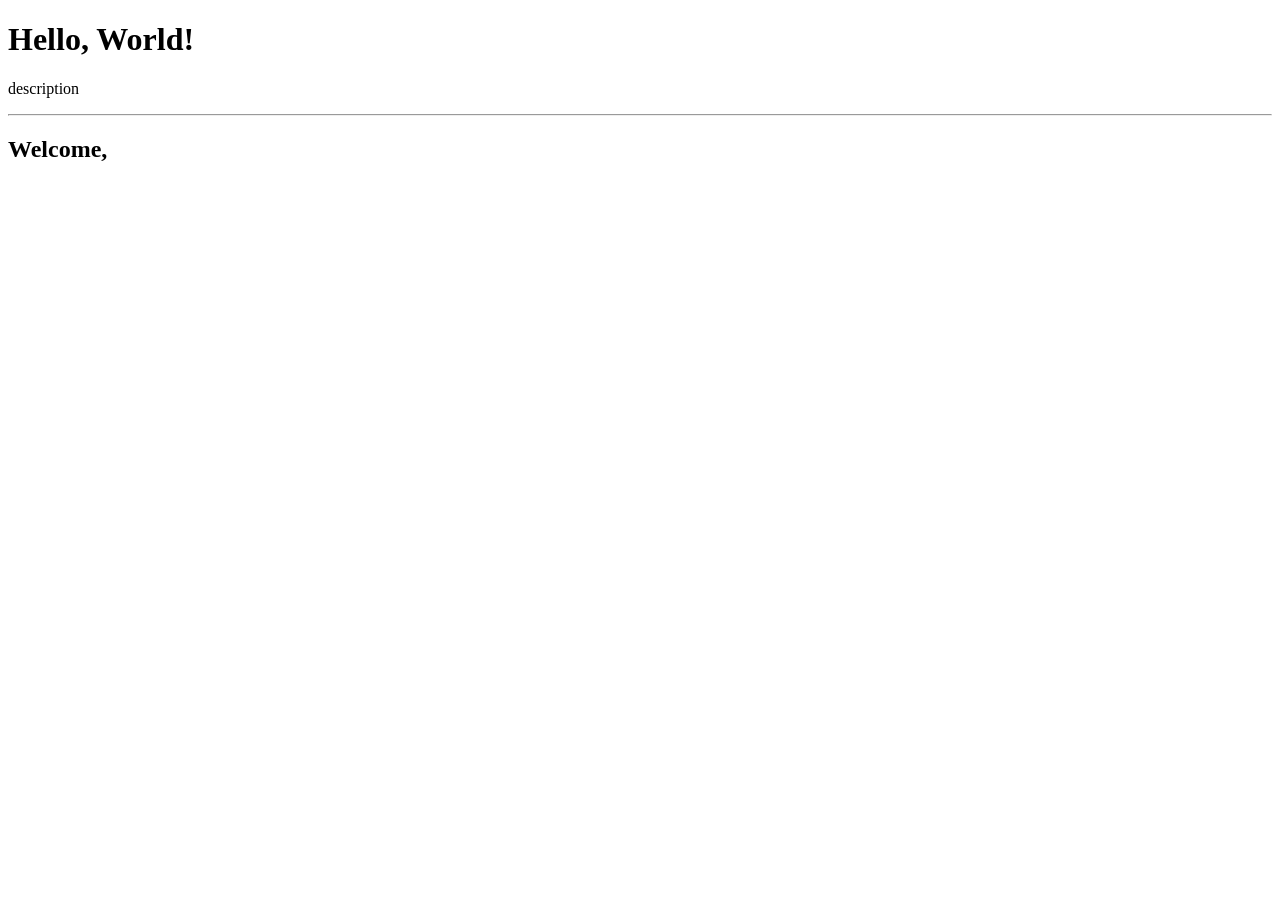
==== index.html @ 43effcf1 "make index.html and add comments" ====
<!DOCTYPE html>
<html>
<head>
	<meta charset="UTF-8">
	<meta name="viewport" content="width=device-width, initial-scale=1.0">
	<link rel="stylesheet" href="./style.css">
</head>

<body>
<h1>Hello, World!</h1>
<p>description</p> <hr>
<h2>Welcome, </h2> <h2 id= ></h2>

	<script src="./script.js"></script>
</body>

</html>
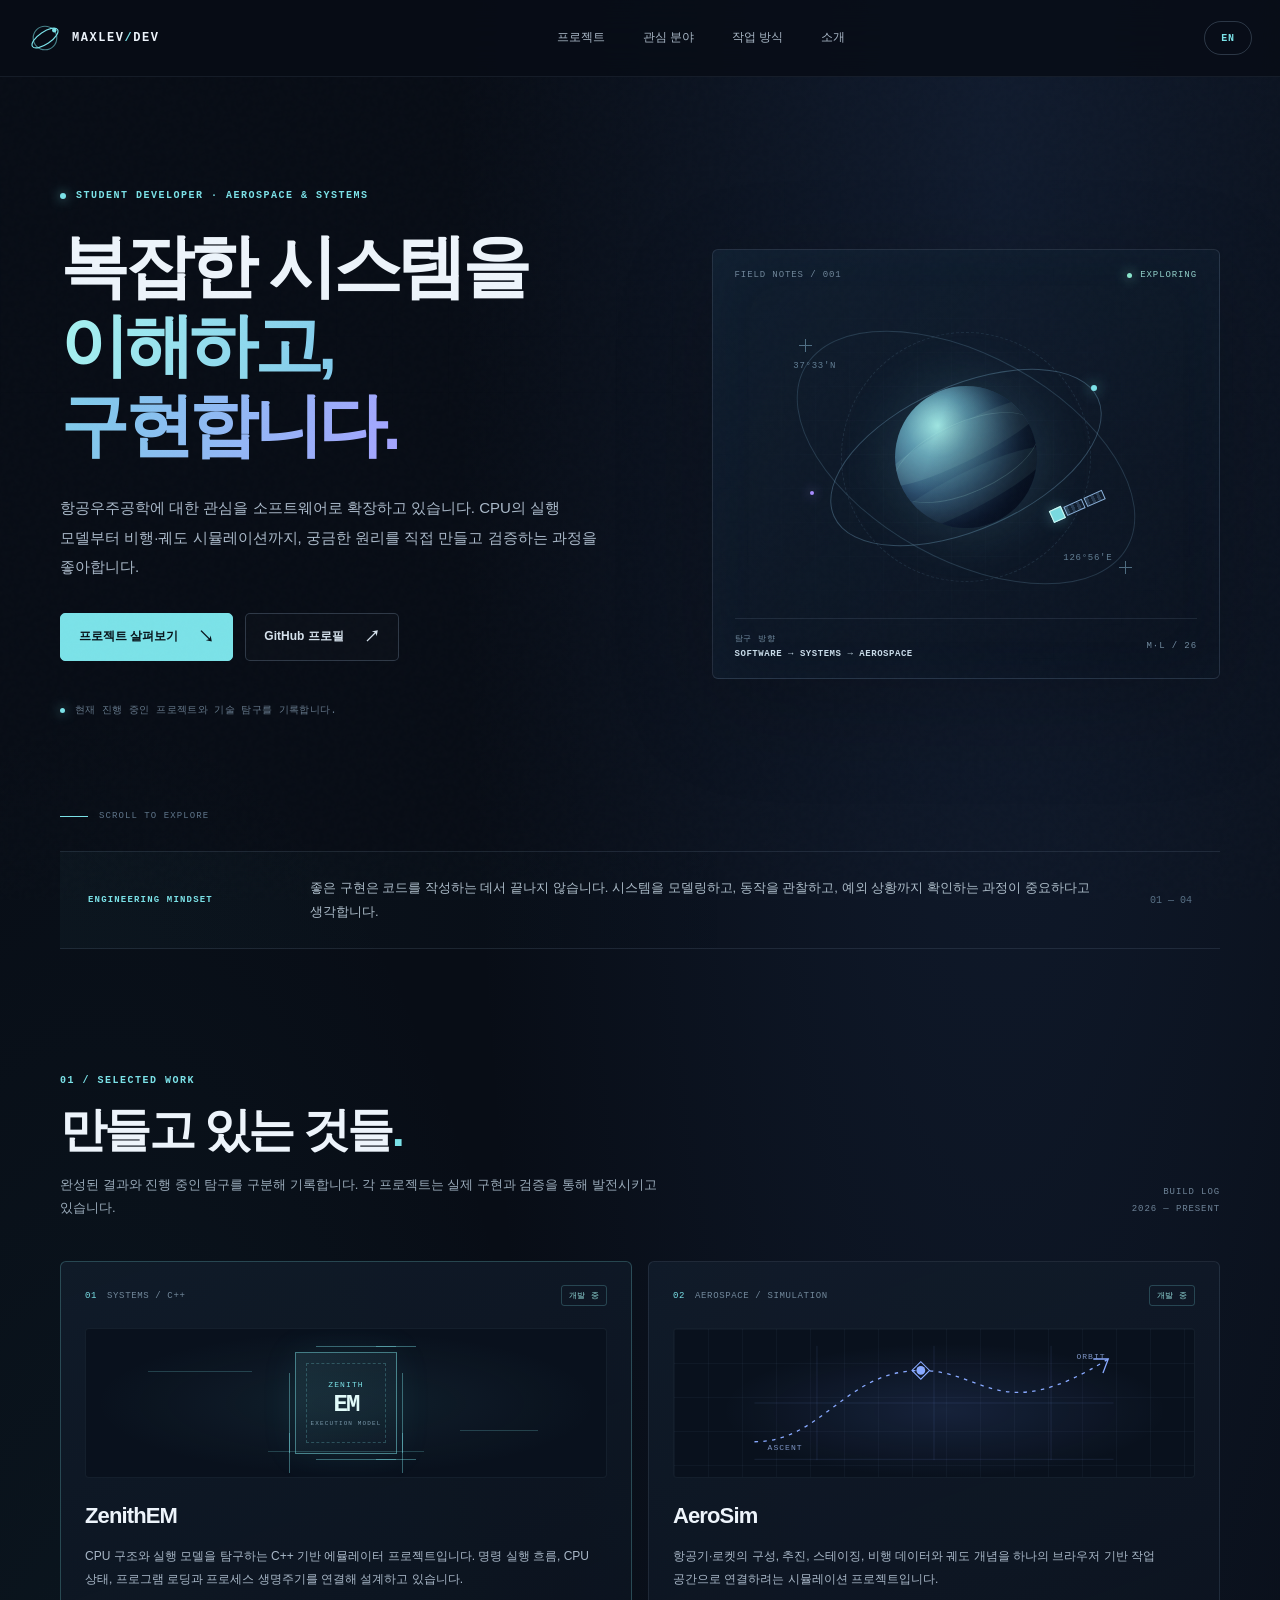
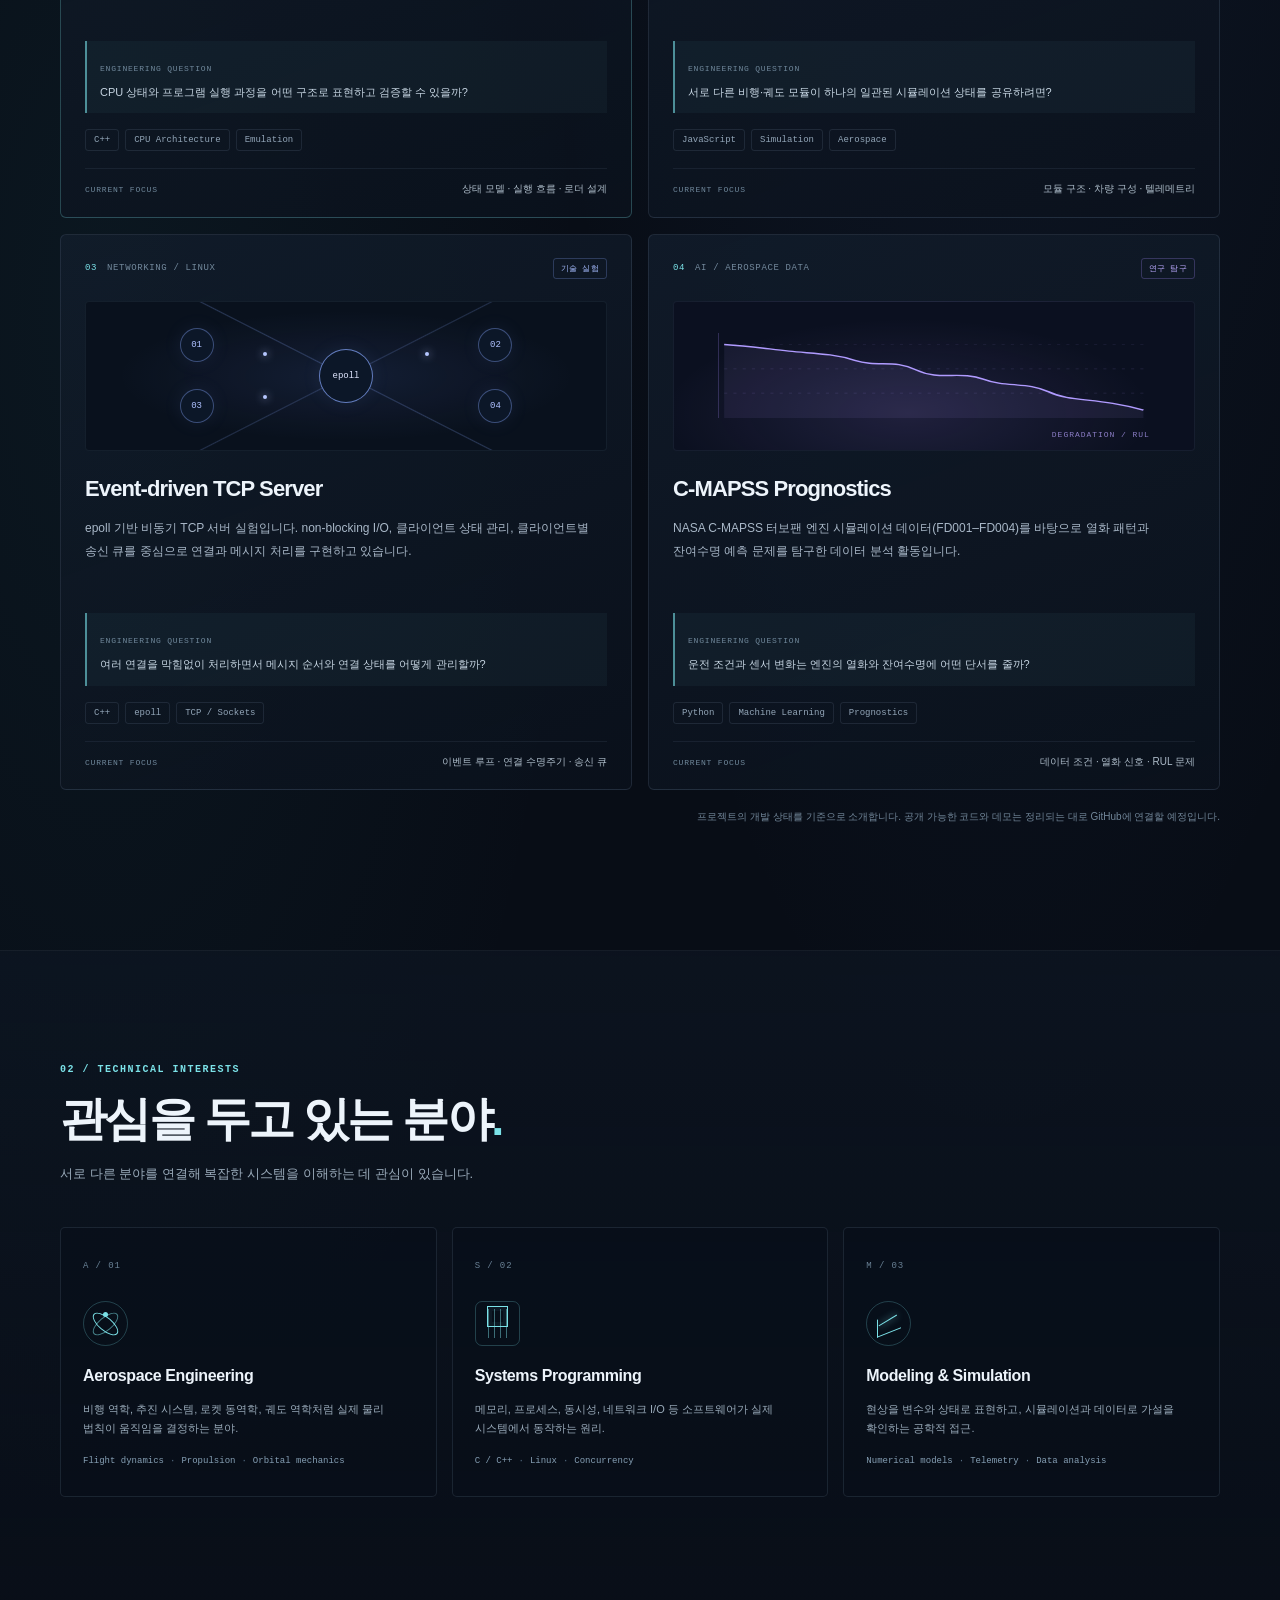
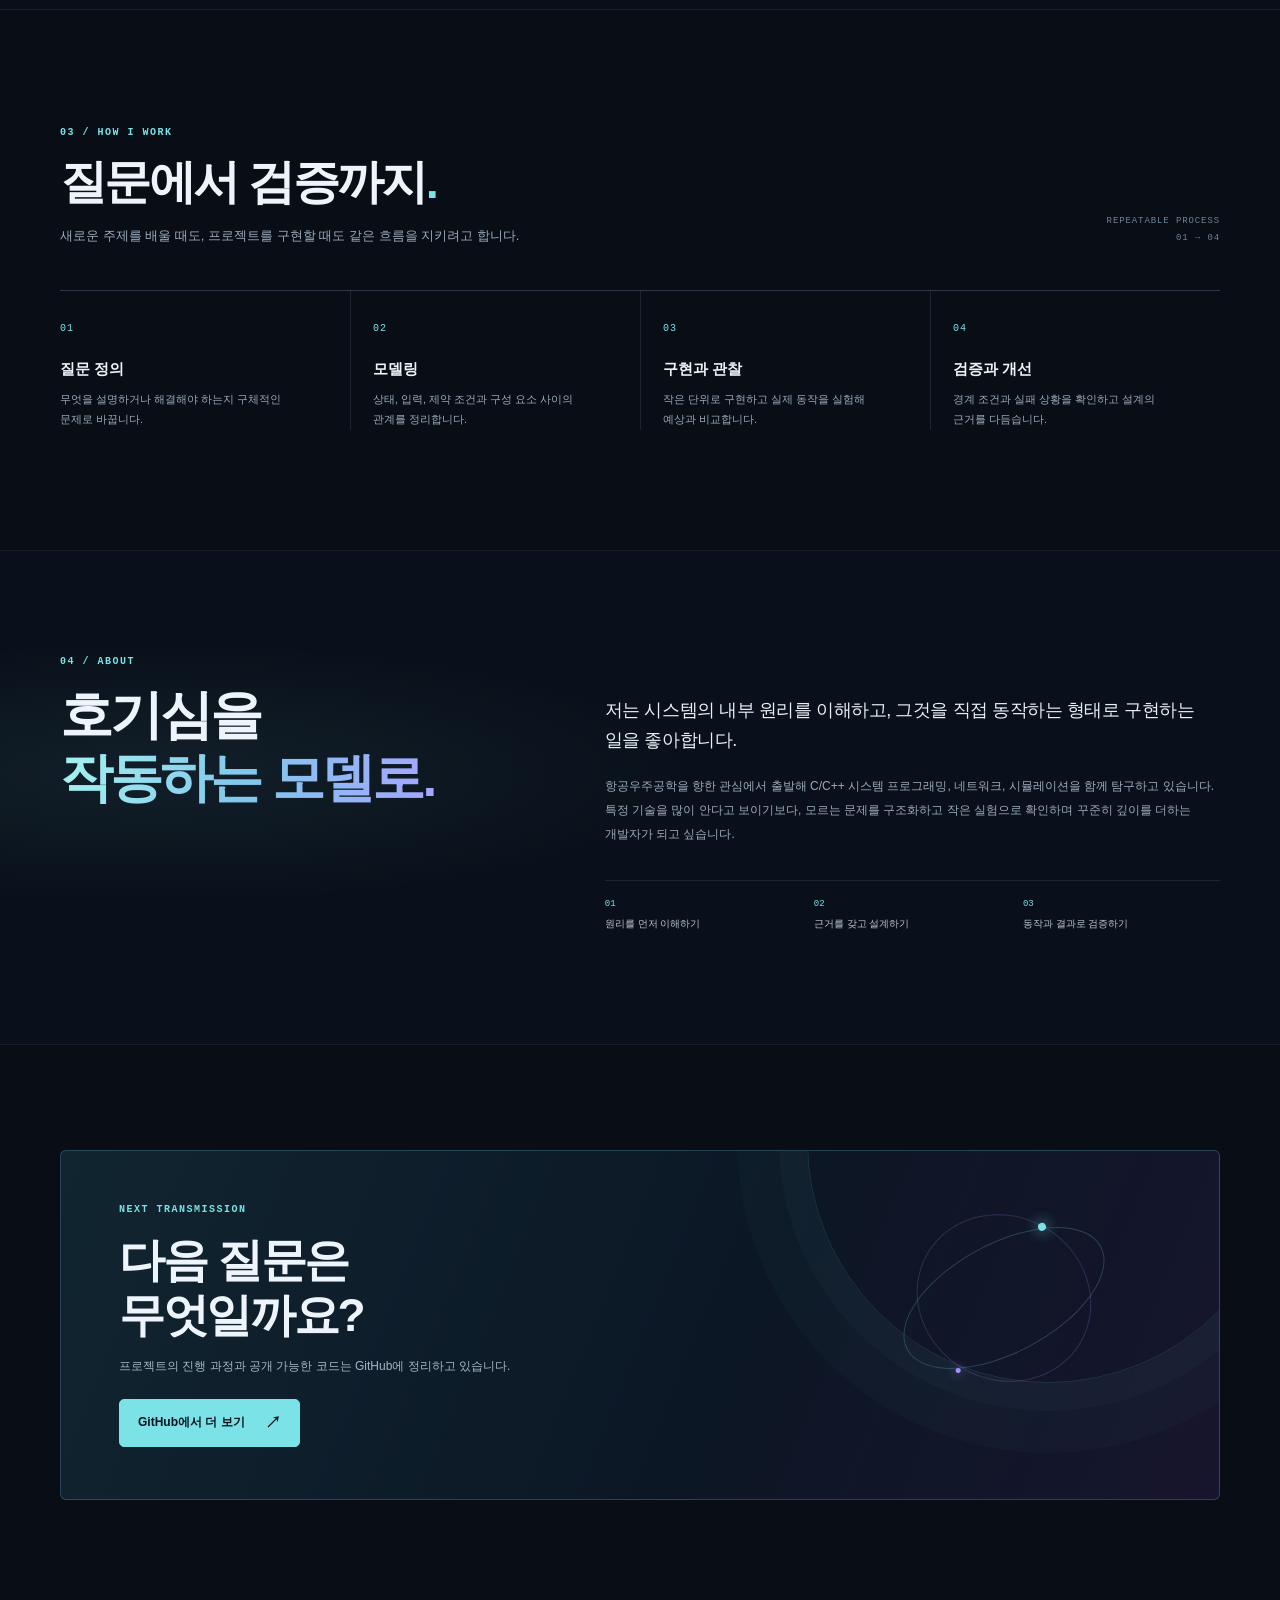
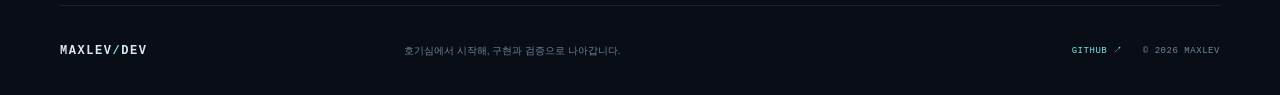
==== commit 471d0dc8: "Build bilingual engineering portfolio" ====
--- a/index.html
+++ b/index.html
@@ -1,17 +1,208 @@
-<!DOCTYPE html>
-<html>
+<!doctype html>
+<html lang="ko">
 <head>
-	<meta charset="UTF-8">
-	<meta name="viewport" content="width=device-width, initial-scale=1.0">
-	<link rel="stylesheet" href="./style.css">
+  <meta charset="utf-8">
+  <meta name="viewport" content="width=device-width, initial-scale=1">
+  <meta name="theme-color" content="#080d16">
+  <meta name="description" content="MaxLev — Student developer exploring aerospace engineering, systems programming, and simulation.">
+  <meta property="og:type" content="website">
+  <meta property="og:title" content="MaxLev — Systems, Software & Aerospace">
+  <meta property="og:description" content="A portfolio of engineering projects, experiments, and ideas in progress.">
+  <meta property="og:url" content="https://maxlevdev.github.io/maxlevdev/">
+  <title>MaxLev — Systems, Software & Aerospace</title>
+  <link rel="icon" type="image/svg+xml" href="./favicon.svg">
+  <link rel="stylesheet" href="./styles.css">
+  <script src="./script.js" defer></script>
 </head>
-
 <body>
-<h1>Hello, World!</h1>
-<p>description</p> <hr>
-<h2>Welcome, </h2> <h2 id= ></h2>
-
-	<script src="./script.js"></script>
+  <div class="site-noise" aria-hidden="true"></div>
+  <header class="site-header">
+    <div class="header-inner">
+      <a class="brand" href="#top" aria-label="MaxLev home">
+        <span class="brand-mark" aria-hidden="true">
+          <svg viewBox="0 0 36 36" fill="none">
+            <circle cx="18" cy="18" r="12.5" stroke="currentColor" stroke-width="1.2" opacity=".55"/>
+            <ellipse cx="18" cy="18" rx="16" ry="6.5" transform="rotate(-34 18 18)" stroke="currentColor" stroke-width="1.2"/>
+            <circle cx="27.8" cy="9.8" r="2.3" fill="currentColor"/>
+          </svg>
+        </span>
+        <span class="brand-name">MAXLEV<span class="brand-slash">/</span>DEV</span>
+      </a>
+      <nav class="main-nav" aria-label="Main navigation">
+        <a href="#work" data-copy="nav-work">프로젝트</a>
+        <a href="#focus" data-copy="nav-focus">관심 분야</a>
+        <a href="#approach" data-copy="nav-approach">작업 방식</a>
+        <a href="#about" data-copy="nav-about">소개</a>
+      </nav>
+      <button class="language-toggle" id="languageToggle" type="button" aria-label="Switch language">EN</button>
+    </div>
+  </header>
+
+  <main id="top">
+    <section class="hero section-shell">
+      <div class="hero-copy reveal">
+        <p class="eyebrow"><span class="eyebrow-dot"></span><span data-copy="hero-eyebrow">STUDENT DEVELOPER · AEROSPACE & SYSTEMS</span></p>
+        <h1><span data-copy="hero-line-one">복잡한 시스템을</span><br><span class="gradient-text" data-copy="hero-line-two">이해하고, 구현합니다.</span></h1>
+        <p class="hero-lead" data-copy="hero-lead">항공우주공학에 대한 관심을 소프트웨어로 확장하고 있습니다. CPU의 실행 모델부터 비행·궤도 시뮬레이션까지, 궁금한 원리를 직접 만들고 검증하는 과정을 좋아합니다.</p>
+        <div class="hero-actions">
+          <a class="button button-primary" href="#work"><span data-copy="hero-cta-work">프로젝트 살펴보기</span><span class="button-arrow" aria-hidden="true">↘</span></a>
+          <a class="button button-quiet" href="https://github.com/maxlevdev" target="_blank" rel="noopener noreferrer"><span data-copy="hero-cta-github">GitHub 프로필</span><span class="external-mark" aria-hidden="true">↗</span></a>
+        </div>
+        <div class="hero-footnote"><span class="status-pulse"></span><span data-copy="hero-footnote">현재 진행 중인 프로젝트와 기술 탐구를 기록합니다.</span></div>
+      </div>
+
+      <div class="hero-visual reveal" aria-label="Abstract orbital engineering illustration">
+        <div class="visual-topline"><span>FIELD NOTES / 001</span><span class="visual-live"><i></i> EXPLORING</span></div>
+        <div class="orbital-stage">
+          <div class="orbit orbit-a"></div><div class="orbit orbit-b"></div><div class="orbit orbit-c"></div>
+          <div class="planet"><div class="planet-shade"></div><div class="planet-latitude"></div></div>
+          <div class="orbit-node node-a"></div><div class="orbit-node node-b"></div>
+          <div class="satellite"><span class="satellite-core"></span><span class="satellite-panel panel-left"></span><span class="satellite-panel panel-right"></span></div>
+          <div class="crosshair crosshair-one"></div><div class="crosshair crosshair-two"></div>
+          <span class="coordinate coordinate-one">37°33′N</span><span class="coordinate coordinate-two">126°56′E</span>
+        </div>
+        <div class="visual-bottom"><div><span class="visual-label" data-copy="visual-label">탐구 방향</span><strong data-copy="visual-value">SOFTWARE → SYSTEMS → AEROSPACE</strong></div><span class="visual-index">M·L / 26</span></div>
+      </div>
+      <div class="hero-scroll" aria-hidden="true"><span></span> SCROLL TO EXPLORE</div>
+    </section>
+
+    <section class="intro-strip section-shell reveal">
+      <div class="strip-label" data-copy="strip-label">ENGINEERING MINDSET</div>
+      <p data-copy="strip-copy">좋은 구현은 코드를 작성하는 데서 끝나지 않습니다. 시스템을 모델링하고, 동작을 관찰하고, 예외 상황까지 확인하는 과정이 중요하다고 생각합니다.</p>
+      <span class="strip-index">01 — 04</span>
+    </section>
+
+    <section class="section-shell section-block" id="work">
+      <div class="section-heading reveal">
+        <div>
+          <p class="eyebrow section-eyebrow">01 / SELECTED WORK</p>
+          <h2><span data-copy="work-title">만들고 있는 것들</span><span class="heading-period">.</span></h2>
+          <p class="section-description" data-copy="work-description">완성된 결과와 진행 중인 탐구를 구분해 기록합니다. 각 프로젝트는 실제 구현과 검증을 통해 발전시키고 있습니다.</p>
+        </div>
+        <div class="heading-side-note"><span>BUILD LOG</span><span>2026 — PRESENT</span></div>
+      </div>
+
+      <div class="project-grid">
+        <article class="project-card project-card-featured reveal" data-category="systems">
+          <div class="project-card-top"><span class="project-number">01</span><span class="project-domain">SYSTEMS / C++</span><span class="project-status" data-copy="status-development">개발 중</span></div>
+          <div class="project-visual visual-cpu" aria-hidden="true">
+            <div class="cpu-frame"><span class="cpu-pin pin-t"></span><span class="cpu-pin pin-r"></span><span class="cpu-pin pin-b"></span><span class="cpu-pin pin-l"></span><div class="cpu-chip"><span>ZENITH</span><strong>EM</strong><small>EXECUTION MODEL</small></div></div>
+            <div class="cpu-trace trace-one"></div><div class="cpu-trace trace-two"></div><div class="cpu-trace trace-three"></div>
+          </div>
+          <h3>ZenithEM</h3>
+          <p class="project-summary" data-copy="project-zenith-summary">CPU 구조와 실행 모델을 탐구하는 C++ 기반 에뮬레이터 프로젝트입니다. 명령 실행 흐름, CPU 상태, 프로그램 로딩과 프로세스 생명주기를 연결해 설계하고 있습니다.</p>
+          <div class="project-question"><span data-copy="question-label">ENGINEERING QUESTION</span><p data-copy="project-zenith-question">CPU 상태와 프로그램 실행 과정을 어떤 구조로 표현하고 검증할 수 있을까?</p></div>
+          <div class="tag-row"><span>C++</span><span>CPU Architecture</span><span>Emulation</span></div>
+          <div class="project-card-bottom"><span data-copy="focus-label">CURRENT FOCUS</span><span data-copy="project-zenith-focus">상태 모델 · 실행 흐름 · 로더 설계</span></div>
+        </article>
+
+        <article class="project-card reveal" data-category="aerospace">
+          <div class="project-card-top"><span class="project-number">02</span><span class="project-domain">AEROSPACE / SIMULATION</span><span class="project-status" data-copy="status-development">개발 중</span></div>
+          <div class="project-visual visual-aero" aria-hidden="true">
+            <div class="flight-grid"></div>
+            <svg class="flight-path" viewBox="0 0 440 150" fill="none">
+              <path d="M16 119C93 119 119 38 205 38C278 38 295 102 418 25" stroke="currentColor" stroke-width="1.5" stroke-dasharray="4 6"/>
+              <path d="M16 139H424M16 75H424M87 10V140M220 10V140M353 10V140" stroke="currentColor" opacity=".13"/>
+              <circle cx="205" cy="38" r="5" fill="currentColor"/><path d="M401 25L418 25L412 41" stroke="currentColor" stroke-width="1.5"/>
+              <path d="M195 38L205 28L215 38L205 48Z" stroke="currentColor" stroke-width="1.2"/>
+            </svg>
+            <span class="flight-label label-a">ASCENT</span><span class="flight-label label-b">ORBIT</span>
+          </div>
+          <h3>AeroSim</h3>
+          <p class="project-summary" data-copy="project-aero-summary">항공기·로켓의 구성, 추진, 스테이징, 비행 데이터와 궤도 개념을 하나의 브라우저 기반 작업 공간으로 연결하려는 시뮬레이션 프로젝트입니다.</p>
+          <div class="project-question"><span data-copy="question-label">ENGINEERING QUESTION</span><p data-copy="project-aero-question">서로 다른 비행·궤도 모듈이 하나의 일관된 시뮬레이션 상태를 공유하려면?</p></div>
+          <div class="tag-row"><span>JavaScript</span><span>Simulation</span><span>Aerospace</span></div>
+          <div class="project-card-bottom"><span data-copy="focus-label">CURRENT FOCUS</span><span data-copy="project-aero-focus">모듈 구조 · 차량 구성 · 텔레메트리</span></div>
+        </article>
+
+        <article class="project-card reveal" data-category="systems">
+          <div class="project-card-top"><span class="project-number">03</span><span class="project-domain">NETWORKING / LINUX</span><span class="project-status status-lab" data-copy="status-lab">기술 실험</span></div>
+          <div class="project-visual visual-network" aria-hidden="true">
+            <div class="network-lines"></div><div class="network-node network-center">epoll</div>
+            <div class="network-node network-n1">01</div><div class="network-node network-n2">02</div><div class="network-node network-n3">03</div><div class="network-node network-n4">04</div>
+            <span class="packet packet-one"></span><span class="packet packet-two"></span><span class="packet packet-three"></span>
+          </div>
+          <h3>Event-driven TCP Server</h3>
+          <p class="project-summary" data-copy="project-server-summary">epoll 기반 비동기 TCP 서버 실험입니다. non-blocking I/O, 클라이언트 상태 관리, 클라이언트별 송신 큐를 중심으로 연결과 메시지 처리를 구현하고 있습니다.</p>
+          <div class="project-question"><span data-copy="question-label">ENGINEERING QUESTION</span><p data-copy="project-server-question">여러 연결을 막힘없이 처리하면서 메시지 순서와 연결 상태를 어떻게 관리할까?</p></div>
+          <div class="tag-row"><span>C++</span><span>epoll</span><span>TCP / Sockets</span></div>
+          <div class="project-card-bottom"><span data-copy="focus-label">CURRENT FOCUS</span><span data-copy="project-server-focus">이벤트 루프 · 연결 수명주기 · 송신 큐</span></div>
+        </article>
+
+        <article class="project-card reveal" data-category="research">
+          <div class="project-card-top"><span class="project-number">04</span><span class="project-domain">AI / AEROSPACE DATA</span><span class="project-status status-research" data-copy="status-research">연구 탐구</span></div>
+          <div class="project-visual visual-data" aria-hidden="true">
+            <div class="data-chart"><div class="chart-axis"></div>
+              <svg viewBox="0 0 420 140" preserveAspectRatio="none">
+                <path d="M6 19C34 22 47 26 69 30S110 33 133 45S171 43 193 61S236 62 258 76S301 80 322 97S370 106 414 127" stroke="currentColor" stroke-width="2.2" fill="none"/>
+                <path d="M6 19C34 22 47 26 69 30S110 33 133 45S171 43 193 61S236 62 258 76S301 80 322 97S370 106 414 127L414 140L6 140Z" fill="currentColor" opacity=".08"/>
+                <path d="M6 19H414M6 59H414M6 99H414" stroke="currentColor" opacity=".15" stroke-dasharray="3 6"/>
+              </svg>
+              <span class="chart-caption">DEGRADATION / RUL</span>
+            </div>
+          </div>
+          <h3>C-MAPSS Prognostics</h3>
+          <p class="project-summary" data-copy="project-cmapss-summary">NASA C-MAPSS 터보팬 엔진 시뮬레이션 데이터(FD001–FD004)를 바탕으로 열화 패턴과 잔여수명 예측 문제를 탐구한 데이터 분석 활동입니다.</p>
+          <div class="project-question"><span data-copy="question-label">ENGINEERING QUESTION</span><p data-copy="project-cmapss-question">운전 조건과 센서 변화는 엔진의 열화와 잔여수명에 어떤 단서를 줄까?</p></div>
+          <div class="tag-row"><span>Python</span><span>Machine Learning</span><span>Prognostics</span></div>
+          <div class="project-card-bottom"><span data-copy="focus-label">RESEARCH FOCUS</span><span data-copy="project-cmapss-focus">데이터 조건 · 열화 신호 · RUL 문제</span></div>
+        </article>
+      </div>
+      <p class="section-footnote" data-copy="work-footnote">프로젝트의 개발 상태를 기준으로 소개합니다. 공개 가능한 코드와 데모는 정리되는 대로 GitHub에 연결할 예정입니다.</p>
+    </section>
+
+    <section class="focus-section" id="focus">
+      <div class="section-shell section-block">
+        <div class="section-heading reveal">
+          <div><p class="eyebrow section-eyebrow">02 / TECHNICAL INTERESTS</p><h2><span data-copy="focus-title">관심을 두고 있는 분야</span><span class="heading-period">.</span></h2><p class="section-description" data-copy="focus-description">서로 다른 분야를 연결해 복잡한 시스템을 이해하는 데 관심이 있습니다.</p></div>
+        </div>
+        <div class="focus-grid">
+          <article class="focus-card reveal"><span class="focus-index">A / 01</span><div class="focus-icon icon-orbit" aria-hidden="true"><span></span><i></i></div><h3 data-copy="focus-a-title">Aerospace Engineering</h3><p data-copy="focus-a-copy">비행 역학, 추진 시스템, 로켓 동역학, 궤도 역학처럼 실제 물리 법칙이 움직임을 결정하는 분야.</p><div class="focus-topics"><span>Flight dynamics</span><span>Propulsion</span><span>Orbital mechanics</span></div></article>
+          <article class="focus-card reveal"><span class="focus-index">S / 02</span><div class="focus-icon icon-chip" aria-hidden="true"><span></span><i></i></div><h3 data-copy="focus-s-title">Systems Programming</h3><p data-copy="focus-s-copy">메모리, 프로세스, 동시성, 네트워크 I/O 등 소프트웨어가 실제 시스템에서 동작하는 원리.</p><div class="focus-topics"><span>C / C++</span><span>Linux</span><span>Concurrency</span></div></article>
+          <article class="focus-card reveal"><span class="focus-index">M / 03</span><div class="focus-icon icon-model" aria-hidden="true"><span></span><i></i></div><h3 data-copy="focus-m-title">Modeling & Simulation</h3><p data-copy="focus-m-copy">현상을 변수와 상태로 표현하고, 시뮬레이션과 데이터로 가설을 확인하는 공학적 접근.</p><div class="focus-topics"><span>Numerical models</span><span>Telemetry</span><span>Data analysis</span></div></article>
+        </div>
+      </div>
+    </section>
+
+    <section class="section-shell section-block approach-section" id="approach">
+      <div class="section-heading reveal">
+        <div><p class="eyebrow section-eyebrow">03 / HOW I WORK</p><h2><span data-copy="approach-title">질문에서 검증까지</span><span class="heading-period">.</span></h2><p class="section-description" data-copy="approach-description">새로운 주제를 배울 때도, 프로젝트를 구현할 때도 같은 흐름을 지키려고 합니다.</p></div>
+        <div class="heading-side-note"><span>REPEATABLE PROCESS</span><span>01 → 04</span></div>
+      </div>
+      <div class="process-grid">
+        <article class="process-step reveal"><span class="process-number">01</span><h3 data-copy="process-1-title">질문 정의</h3><p data-copy="process-1-copy">무엇을 설명하거나 해결해야 하는지 구체적인 문제로 바꿉니다.</p></article>
+        <article class="process-step reveal"><span class="process-number">02</span><h3 data-copy="process-2-title">모델링</h3><p data-copy="process-2-copy">상태, 입력, 제약 조건과 구성 요소 사이의 관계를 정리합니다.</p></article>
+        <article class="process-step reveal"><span class="process-number">03</span><h3 data-copy="process-3-title">구현과 관찰</h3><p data-copy="process-3-copy">작은 단위로 구현하고 실제 동작을 실험해 예상과 비교합니다.</p></article>
+        <article class="process-step reveal"><span class="process-number">04</span><h3 data-copy="process-4-title">검증과 개선</h3><p data-copy="process-4-copy">경계 조건과 실패 상황을 확인하고 설계의 근거를 다듬습니다.</p></article>
+      </div>
+    </section>
+
+    <section class="about-section" id="about">
+      <div class="section-shell about-layout">
+        <div class="about-heading reveal"><p class="eyebrow section-eyebrow">04 / ABOUT</p><h2><span data-copy="about-title-first">호기심을</span><br><span class="gradient-text" data-copy="about-title-second">작동하는 모델로.</span></h2></div>
+        <div class="about-copy reveal">
+          <p class="about-lead" data-copy="about-lead">저는 시스템의 내부 원리를 이해하고, 그것을 직접 동작하는 형태로 구현하는 일을 좋아합니다.</p>
+          <p data-copy="about-body">항공우주공학을 향한 관심에서 출발해 C/C++ 시스템 프로그래밍, 네트워크, 시뮬레이션을 함께 탐구하고 있습니다. 특정 기술을 많이 안다고 보이기보다, 모르는 문제를 구조화하고 작은 실험으로 확인하며 꾸준히 깊이를 더하는 개발자가 되고 싶습니다.</p>
+          <div class="about-values"><div><span>01</span><strong data-copy="value-1">원리를 먼저 이해하기</strong></div><div><span>02</span><strong data-copy="value-2">근거를 갖고 설계하기</strong></div><div><span>03</span><strong data-copy="value-3">동작과 결과로 검증하기</strong></div></div>
+        </div>
+      </div>
+    </section>
+
+    <section class="contact-section section-shell" id="contact">
+      <div class="contact-panel reveal">
+        <div class="contact-orbit" aria-hidden="true"><span></span><i></i></div>
+        <p class="eyebrow">NEXT TRANSMISSION</p>
+        <h2><span data-copy="contact-title-line-one">다음 질문은</span><br><span data-copy="contact-title-line-two">무엇일까요?</span></h2>
+        <p data-copy="contact-copy">프로젝트의 진행 과정과 공개 가능한 코드는 GitHub에 정리하고 있습니다.</p>
+        <a class="button button-primary" href="https://github.com/maxlevdev" target="_blank" rel="noopener noreferrer"><span data-copy="contact-cta">GitHub에서 더 보기</span><span class="button-arrow" aria-hidden="true">↗</span></a>
+      </div>
+    </section>
+  </main>
+
+  <footer class="site-footer section-shell">
+    <a class="footer-brand" href="#top">MAXLEV<span>/</span>DEV</a>
+    <p data-copy="footer-copy">호기심에서 시작해, 구현과 검증으로 나아갑니다.</p>
+    <div class="footer-links"><a href="https://github.com/maxlevdev" target="_blank" rel="noopener noreferrer">GITHUB ↗</a><span>© 2026 MAXLEV</span></div>
+  </footer>
 </body>
-
 </html>
--- a/styles.css
+++ b/styles.css
@@ -0,0 +1,1773 @@
+@charset "UTF-8";
+:root {
+  color-scheme: dark;
+  --bg: #080d16;
+  --line: rgba(160,188,216,.13);
+  --line-strong: rgba(160,188,216,.24);
+  --text: #edf4fb;
+  --muted: #9aabba;
+  --subtle: #647789;
+  --cyan: #7be2e8;
+  --blue: #88a9ff;
+  --violet: #a88cff;
+  --mono: ui-monospace,SFMono-Regular,Menlo,Monaco,Consolas,"Liberation Mono",monospace;
+  --sans: Inter,Pretendard,-apple-system,BlinkMacSystemFont,"Segoe UI","Noto Sans KR",sans-serif
+}
+
+* {
+  box-sizing: border-box
+}
+
+html {
+  scroll-behavior: smooth;
+  scroll-padding-top: 90px
+}
+
+body {
+  margin: 0;
+  min-width: 320px;
+  background: radial-gradient(ellipse at 78% 4%,rgba(62,103,173,.16),transparent 34rem),radial-gradient(ellipse at 8% 39%,rgba(45,140,151,.08),transparent 30rem),var(--bg);
+  color: var(--text);
+  font-family: var(--sans);
+  line-height: 1.65;
+  -webkit-font-smoothing: antialiased
+}
+
+body::before {
+  content: "";
+  position: fixed;
+  inset: 0;
+  z-index: -1;
+  pointer-events: none;
+  opacity: .2;
+  background-image: linear-gradient(rgba(145,174,205,.045) 1px,transparent 1px),linear-gradient(90deg,rgba(145,174,205,.045) 1px,transparent 1px);
+  background-size: 56px 56px;
+  mask-image: linear-gradient(to bottom,black,transparent 78%)
+}
+
+a {
+  color: inherit;
+  text-decoration: none
+}
+
+button {
+  font: inherit
+}
+
+::selection {
+  color: #061018;
+  background: var(--cyan)
+}
+
+.site-noise {
+  position: fixed;
+  inset: 0;
+  z-index: 5;
+  pointer-events: none;
+  opacity: .035;
+  background-image: url("data:image/svg+xml,%3Csvg viewBox='0 0 180 180' xmlns='http://www.w3.org/2000/svg'%3E%3Cfilter id='n'%3E%3CfeTurbulence type='fractalNoise' baseFrequency='.92' numOctaves='3' stitchTiles='stitch'/%3E%3C/filter%3E%3Crect width='100%25' height='100%25' filter='url(%23n)' opacity='.48'/%3E%3C/svg%3E")
+}
+
+.section-shell {
+  width: min(1160px,calc(100% - 64px));
+  margin-inline: auto
+}
+
+.site-header {
+  position: sticky;
+  top: 0;
+  z-index: 20;
+  border-bottom: 1px solid rgba(160,188,216,.09);
+  background: rgba(8,13,22,.83);
+  backdrop-filter: blur(18px)
+}
+
+.header-inner {
+  width: min(1240px,calc(100% - 56px));
+  min-height: 76px;
+  margin: auto;
+  display: flex;
+  align-items: center;
+  justify-content: space-between;
+  gap: 28px
+}
+
+.brand {
+  display: inline-flex;
+  align-items: center;
+  gap: 10px;
+  min-width: 170px
+}
+
+.brand-mark {
+  display: inline-flex;
+  width: 34px;
+  height: 34px;
+  color: var(--cyan)
+}
+
+.brand-mark svg {
+  width: 100%;
+  height: 100%
+}
+
+.brand-name,.footer-brand {
+  font: 700 12px/1 var(--mono);
+  letter-spacing: .13em
+}
+
+.brand-slash,.footer-brand span {
+  color: var(--cyan)
+}
+
+.main-nav {
+  display: flex;
+  align-items: center;
+  gap: clamp(18px,3vw,38px)
+}
+
+.main-nav a {
+  color: #aab8c7;
+  font-size: 12px;
+  transition: color .2s ease
+}
+
+.main-nav a:hover,.main-nav a:focus-visible {
+  color: var(--cyan)
+}
+
+.language-toggle {
+  min-width: 48px;
+  min-height: 34px;
+  padding: 0 10px;
+  border: 1px solid var(--line-strong);
+  border-radius: 999px;
+  color: var(--cyan);
+  background: transparent;
+  font: 700 10px var(--mono);
+  letter-spacing: .08em;
+  cursor: pointer;
+  transition: background .2s ease,border-color .2s ease
+}
+
+.language-toggle:hover {
+  background: rgba(123,226,232,.08);
+  border-color: var(--cyan)
+}
+
+.hero {
+  position: relative;
+  min-height: 690px;
+  padding-top: 112px;
+  padding-bottom: 112px;
+  display: grid;
+  grid-template-columns: minmax(0,1.05fr) minmax(360px,.95fr);
+  align-items: center;
+  gap: clamp(42px,7vw,100px)
+}
+
+.hero-copy {
+  position: relative;
+  z-index: 2;
+  padding-bottom: 22px
+}
+
+.eyebrow {
+  display: flex;
+  align-items: center;
+  gap: 10px;
+  margin: 0 0 24px;
+  color: var(--cyan);
+  font: 600 10px/1.4 var(--mono);
+  letter-spacing: .15em
+}
+
+.eyebrow-dot,.status-pulse {
+  display: inline-block;
+  width: 6px;
+  height: 6px;
+  border-radius: 50%;
+  background: var(--cyan);
+  box-shadow: 0 0 12px rgba(123,226,232,.8)
+}
+
+.hero h1 {
+  max-width: 690px;
+  margin: 0;
+  font-size: clamp(43px,5.4vw,72px);
+  line-height: 1.15;
+  letter-spacing: -.065em;
+  font-weight: 750;
+  word-break: keep-all
+}
+
+.gradient-text {
+  color: transparent;
+  background: linear-gradient(105deg,#a7f2f0 0%,#81c9eb 48%,#a5a4ff 100%);
+  -webkit-background-clip: text;
+  background-clip: text
+}
+
+.hero-lead {
+  max-width: 590px;
+  margin: 28px 0 0;
+  color: #aab9c9;
+  font-size: 15px;
+  line-height: 1.95;
+  word-break: keep-all
+}
+
+.hero-actions {
+  display: flex;
+  flex-wrap: wrap;
+  align-items: center;
+  gap: 12px;
+  margin-top: 32px
+}
+
+.button {
+  display: inline-flex;
+  align-items: center;
+  justify-content: center;
+  gap: 20px;
+  min-height: 48px;
+  padding: 0 18px;
+  border-radius: 5px;
+  font-size: 12px;
+  font-weight: 650;
+  transition: transform .2s ease,background .2s ease,border-color .2s ease
+}
+
+.button:hover {
+  transform: translateY(-2px)
+}
+
+.button-primary {
+  color: #07131a;
+  background: var(--cyan);
+  border: 1px solid var(--cyan)
+}
+
+.button-primary:hover {
+  background: #a3f5f1
+}
+
+.button-quiet {
+  color: #d6e2ed;
+  border: 1px solid var(--line-strong);
+  background: rgba(255,255,255,.015)
+}
+
+.button-quiet:hover {
+  border-color: rgba(123,226,232,.55);
+  background: rgba(123,226,232,.06)
+}
+
+.button-arrow,.external-mark {
+  font-size: 16px;
+  line-height: 1
+}
+
+.hero-footnote {
+  display: flex;
+  align-items: center;
+  gap: 10px;
+  margin-top: 42px;
+  color: var(--subtle);
+  font: 10px var(--mono);
+  letter-spacing: .035em
+}
+
+.status-pulse {
+  width: 5px;
+  height: 5px
+}
+
+.hero-visual {
+  position: relative;
+  min-height: 430px;
+  border: 1px solid rgba(160,188,216,.16);
+  border-radius: 6px;
+  overflow: hidden;
+  background: linear-gradient(145deg,rgba(17,32,49,.8),rgba(10,17,29,.66));
+  box-shadow: 0 28px 100px rgba(0,0,0,.2),inset 0 0 60px rgba(93,139,190,.035)
+}
+
+.hero-visual::before {
+  content: "";
+  position: absolute;
+  inset: 0;
+  opacity: .25;
+  background-image: linear-gradient(rgba(145,174,205,.12) 1px,transparent 1px),linear-gradient(90deg,rgba(145,174,205,.12) 1px,transparent 1px);
+  background-size: 34px 34px;
+  mask-image: radial-gradient(ellipse,black,transparent 78%)
+}
+
+.visual-topline,.visual-bottom {
+  position: absolute;
+  left: 22px;
+  right: 22px;
+  z-index: 3;
+  display: flex;
+  align-items: center;
+  justify-content: space-between;
+  color: #70869a;
+  font: 9px var(--mono);
+  letter-spacing: .1em
+}
+
+.visual-topline {
+  top: 20px
+}
+
+.visual-live {
+  display: flex;
+  align-items: center;
+  gap: 8px;
+  color: #91cfc9
+}
+
+.visual-live i {
+  width: 5px;
+  height: 5px;
+  display: inline-block;
+  border-radius: 50%;
+  background: #8be5cc;
+  box-shadow: 0 0 12px #8be5cc
+}
+
+.orbital-stage {
+  position: absolute;
+  inset: 48px 10px 62px;
+  display: grid;
+  place-items: center
+}
+
+.planet {
+  position: absolute;
+  width: 142px;
+  aspect-ratio: 1;
+  overflow: hidden;
+  border-radius: 50%;
+  background: radial-gradient(circle at 30% 28%,#9fe5e1 0,#5d9bb0 22%,#315777 48%,#182b4a 72%,#101d34 100%);
+  box-shadow: 0 0 55px rgba(104,196,218,.19),inset -20px -10px 28px rgba(2,8,18,.52)
+}
+
+.planet::before,.planet::after {
+  content: "";
+  position: absolute;
+  width: 130%;
+  height: 26%;
+  left: -15%;
+  border-radius: 50%;
+  background: rgba(170,232,222,.13);
+  transform: rotate(-27deg)
+}
+
+.planet::before {
+  top: 26%
+}
+
+.planet::after {
+  top: 62%;
+  opacity: .5
+}
+
+.planet-shade {
+  position: absolute;
+  inset: 0;
+  border-radius: 50%;
+  background: linear-gradient(108deg,transparent 30%,rgba(4,11,25,.15) 46%,rgba(2,8,20,.68) 100%)
+}
+
+.planet-latitude {
+  position: absolute;
+  inset: 25% -5%;
+  border-block: 1px solid rgba(170,232,222,.18);
+  border-radius: 50%;
+  transform: rotate(-24deg)
+}
+
+.orbit {
+  position: absolute;
+  border: 1px solid rgba(133,188,218,.31);
+  border-radius: 50%
+}
+
+.orbit-a {
+  width: 290px;
+  height: 145px;
+  transform: rotate(-24deg)
+}
+
+.orbit-b {
+  width: 370px;
+  height: 205px;
+  transform: rotate(29deg);
+  border-color: rgba(133,188,218,.2)
+}
+
+.orbit-c {
+  width: 250px;
+  height: 250px;
+  border-style: dashed;
+  border-color: rgba(133,188,218,.13)
+}
+
+.orbit-node {
+  position: absolute;
+  width: 6px;
+  height: 6px;
+  border-radius: 50%;
+  background: var(--cyan);
+  box-shadow: 0 0 14px rgba(123,226,232,.9)
+}
+
+.node-a {
+  transform: translate(128px,-69px)
+}
+
+.node-b {
+  width: 4px;
+  height: 4px;
+  transform: translate(-154px,36px);
+  background: var(--violet);
+  box-shadow: 0 0 12px var(--violet)
+}
+
+.satellite {
+  position: absolute;
+  display: flex;
+  align-items: center;
+  gap: 2px;
+  transform: translate(112px,48px) rotate(-24deg)
+}
+
+.satellite-core {
+  width: 13px;
+  height: 13px;
+  border: 1px solid #d3f8f3;
+  background: #79d9df;
+  box-shadow: 0 0 14px rgba(123,226,232,.4)
+}
+
+.satellite-panel {
+  width: 20px;
+  height: 10px;
+  border: 1px solid #8cb3dc;
+  background: repeating-linear-gradient(90deg,rgba(132,177,223,.24) 0 3px,rgba(132,177,223,.04) 3px 6px)
+}
+
+.crosshair {
+  position: absolute;
+  width: 13px;
+  height: 13px;
+  opacity: .55
+}
+
+.crosshair::before,.crosshair::after {
+  content: "";
+  position: absolute;
+  background: #84b4cf
+}
+
+.crosshair::before {
+  width: 1px;
+  height: 13px;
+  left: 6px
+}
+
+.crosshair::after {
+  height: 1px;
+  width: 13px;
+  top: 6px
+}
+
+.crosshair-one {
+  transform: translate(-160px,-112px)
+}
+
+.crosshair-two {
+  transform: translate(160px,110px)
+}
+
+.coordinate {
+  position: absolute;
+  color: #637f94;
+  font: 9px var(--mono);
+  letter-spacing: .08em
+}
+
+.coordinate-one {
+  transform: translate(-151px,-91px)
+}
+
+.coordinate-two {
+  transform: translate(122px,101px)
+}
+
+.visual-bottom {
+  bottom: 19px;
+  padding-top: 14px;
+  border-top: 1px solid rgba(160,188,216,.12)
+}
+
+.visual-bottom div {
+  display: flex;
+  flex-direction: column;
+  gap: 5px
+}
+
+.visual-label {
+  color: #718a9f;
+  font-size: 8px
+}
+
+.visual-bottom strong {
+  color: #c9dce9;
+  font: 600 9px var(--mono);
+  letter-spacing: .06em
+}
+
+.visual-index {
+  color: #718a9f
+}
+
+.hero-scroll {
+  position: absolute;
+  bottom: 30px;
+  left: 0;
+  display: flex;
+  align-items: center;
+  gap: 11px;
+  color: #5e7489;
+  font: 9px var(--mono);
+  letter-spacing: .12em
+}
+
+.hero-scroll span {
+  width: 28px;
+  height: 1px;
+  background: var(--cyan)
+}
+
+.intro-strip {
+  display: grid;
+  grid-template-columns: 190px 1fr auto;
+  gap: 32px;
+  align-items: center;
+  padding: 24px 28px;
+  border-block: 1px solid var(--line);
+  background: linear-gradient(90deg,rgba(123,226,232,.035),transparent 60%)
+}
+
+.strip-label {
+  color: var(--cyan);
+  font: 600 9px var(--mono);
+  letter-spacing: .13em
+}
+
+.intro-strip p {
+  margin: 0;
+  color: #adbdca;
+  font-size: 13px;
+  line-height: 1.85;
+  word-break: keep-all
+}
+
+.strip-index {
+  color: #587085;
+  font: 10px var(--mono)
+}
+
+.section-block {
+  padding-top: 125px;
+  padding-bottom: 125px
+}
+
+.section-heading {
+  display: flex;
+  align-items: end;
+  justify-content: space-between;
+  gap: 30px;
+  margin-bottom: 42px
+}
+
+.section-eyebrow {
+  margin-bottom: 14px
+}
+
+.section-heading h2,.about-heading h2 {
+  margin: 0;
+  font-size: clamp(31px,4vw,47px);
+  line-height: 1.2;
+  letter-spacing: -.055em;
+  word-break: keep-all
+}
+
+.heading-period {
+  color: var(--cyan)
+}
+
+.section-description {
+  max-width: 610px;
+  margin: 14px 0 0;
+  color: var(--muted);
+  font-size: 13px;
+  line-height: 1.8;
+  word-break: keep-all
+}
+
+.heading-side-note {
+  display: flex;
+  flex-direction: column;
+  align-items: end;
+  gap: 7px;
+  padding-bottom: 5px;
+  color: #6f8498;
+  font: 9px var(--mono);
+  letter-spacing: .1em;
+  white-space: nowrap
+}
+
+.project-grid {
+  display: grid;
+  grid-template-columns: repeat(2,minmax(0,1fr));
+  gap: 16px
+}
+
+.project-card {
+  position: relative;
+  min-width: 0;
+  padding: 23px 24px 19px;
+  border: 1px solid var(--line);
+  border-radius: 6px;
+  background: linear-gradient(160deg,rgba(18,29,44,.82),rgba(11,18,29,.78));
+  transition: transform .25s ease,border-color .25s ease,background .25s ease
+}
+
+.project-card:hover {
+  transform: translateY(-4px);
+  border-color: rgba(123,226,232,.34);
+  background: linear-gradient(160deg,rgba(22,37,54,.9),rgba(12,20,32,.9))
+}
+
+.project-card-featured {
+  border-color: rgba(123,226,232,.25)
+}
+
+.project-card-top {
+  display: flex;
+  align-items: center;
+  gap: 10px;
+  min-width: 0;
+  color: #73899c;
+  font: 9px var(--mono);
+  letter-spacing: .07em
+}
+
+.project-number {
+  color: var(--cyan)
+}
+
+.project-domain {
+  overflow: hidden;
+  text-overflow: ellipsis;
+  white-space: nowrap
+}
+
+.project-status {
+  flex: 0 0 auto;
+  margin-left: auto;
+  padding: 4px 7px;
+  border: 1px solid rgba(123,226,232,.23);
+  border-radius: 3px;
+  color: #92d9d8;
+  font: 8px var(--mono);
+  letter-spacing: .04em
+}
+
+.status-lab {
+  border-color: rgba(136,169,255,.25);
+  color: #a7bcff
+}
+
+.status-research {
+  border-color: rgba(168,140,255,.26);
+  color: #bbaaff
+}
+
+.project-visual {
+  position: relative;
+  height: 150px;
+  margin: 22px 0 20px;
+  overflow: hidden;
+  border: 1px solid rgba(155,183,209,.08);
+  border-radius: 4px;
+  background: rgba(4,10,19,.42)
+}
+
+.project-card h3 {
+  margin: 0;
+  font-size: 22px;
+  letter-spacing: -.04em
+}
+
+.project-summary {
+  min-height: 80px;
+  margin: 10px 0 16px;
+  color: #a9b8c8;
+  font-size: 12px;
+  line-height: 1.9;
+  word-break: keep-all
+}
+
+.project-question {
+  padding: 12px 13px;
+  border-left: 2px solid rgba(123,226,232,.58);
+  background: rgba(123,226,232,.045)
+}
+
+.project-question>span,.project-card-bottom>span:first-child {
+  color: #71899c;
+  font: 8px var(--mono);
+  letter-spacing: .1em
+}
+
+.project-question p {
+  margin: 4px 0 0;
+  color: #c7d6e3;
+  font-size: 11px;
+  line-height: 1.65;
+  word-break: keep-all
+}
+
+.tag-row {
+  display: flex;
+  flex-wrap: wrap;
+  gap: 6px;
+  margin-top: 16px
+}
+
+.tag-row span {
+  padding: 5px 8px;
+  border: 1px solid rgba(151,179,206,.13);
+  border-radius: 3px;
+  color: #93a6b8;
+  font: 9px var(--mono)
+}
+
+.project-card-bottom {
+  display: flex;
+  flex-wrap: wrap;
+  align-items: baseline;
+  justify-content: space-between;
+  gap: 8px;
+  margin-top: 17px;
+  padding-top: 12px;
+  border-top: 1px solid rgba(151,179,206,.09)
+}
+
+.project-card-bottom>span:last-child {
+  color: #aebdca;
+  font-size: 10px;
+  text-align: right
+}
+
+.section-footnote {
+  margin: 18px 0 0;
+  color: #72879a;
+  font-size: 10px;
+  line-height: 1.7;
+  text-align: right
+}
+
+.visual-cpu {
+  display: grid;
+  place-items: center;
+  background: radial-gradient(ellipse,rgba(82,157,173,.1),transparent 68%),#09111d
+}
+
+.cpu-frame {
+  position: relative;
+  width: 102px;
+  height: 102px;
+  display: grid;
+  place-items: center;
+  border: 1px solid rgba(123,226,232,.48);
+  background: linear-gradient(145deg,rgba(123,226,232,.11),rgba(123,226,232,.02));
+  box-shadow: 0 0 38px rgba(74,195,205,.08)
+}
+
+.cpu-frame::before {
+  content: "";
+  position: absolute;
+  inset: 10px;
+  border: 1px dashed rgba(123,226,232,.25)
+}
+
+.cpu-chip {
+  display: flex;
+  flex-direction: column;
+  align-items: center;
+  color: var(--cyan);
+  font: 8px var(--mono);
+  letter-spacing: .14em
+}
+
+.cpu-chip strong {
+  margin: 2px 0;
+  color: #e1fbfa;
+  font: 700 24px var(--mono);
+  letter-spacing: -.08em
+}
+
+.cpu-chip small {
+  color: #7998aa;
+  font-size: 6px
+}
+
+.cpu-pin {
+  position: absolute;
+  display: block;
+  background: rgba(123,226,232,.4)
+}
+
+.pin-t,.pin-b {
+  left: 20px;
+  right: 20px;
+  height: 1px
+}
+
+.pin-t {
+  top: -7px;
+  box-shadow: 20px 0 rgba(123,226,232,.4),40px 0 rgba(123,226,232,.4)
+}
+
+.pin-b {
+  bottom: -7px;
+  box-shadow: 20px 0 rgba(123,226,232,.4),40px 0 rgba(123,226,232,.4)
+}
+
+.pin-l,.pin-r {
+  top: 20px;
+  bottom: 20px;
+  width: 1px
+}
+
+.pin-l {
+  left: -7px;
+  box-shadow: 0 20px rgba(123,226,232,.4),0 40px rgba(123,226,232,.4)
+}
+
+.pin-r {
+  right: -7px;
+  box-shadow: 0 20px rgba(123,226,232,.4),0 40px rgba(123,226,232,.4)
+}
+
+.cpu-trace {
+  position: absolute;
+  height: 1px;
+  background: rgba(123,226,232,.22)
+}
+
+.trace-one {
+  width: 20%;
+  left: 12%;
+  top: 28%
+}
+
+.trace-two {
+  width: 15%;
+  right: 13%;
+  top: 68%
+}
+
+.trace-three {
+  width: 30%;
+  left: 35%;
+  bottom: 17%
+}
+
+.visual-aero {
+  background: radial-gradient(ellipse at 52% 55%,rgba(110,148,255,.13),transparent 58%),#09111d
+}
+
+.flight-grid {
+  position: absolute;
+  inset: 0;
+  background-image: linear-gradient(rgba(134,167,216,.13) 1px,transparent 1px),linear-gradient(90deg,rgba(134,167,216,.13) 1px,transparent 1px);
+  background-size: 34px 34px;
+  opacity: .42
+}
+
+.flight-path {
+  position: absolute;
+  inset: 8px 0;
+  width: 100%;
+  height: calc(100% - 16px);
+  color: #88a9ff
+}
+
+.flight-label {
+  position: absolute;
+  color: #7e95c4;
+  font: 8px var(--mono);
+  letter-spacing: .13em
+}
+
+.label-a {
+  left: 18%;
+  bottom: 17%
+}
+
+.label-b {
+  right: 17%;
+  top: 15%
+}
+
+.visual-network {
+  background: radial-gradient(ellipse,rgba(115,140,255,.1),transparent 62%),#09111d
+}
+
+.network-lines {
+  position: absolute;
+  inset: 0;
+  background: linear-gradient(27deg,transparent 49.7%,rgba(136,169,255,.24) 50%,transparent 50.3%),linear-gradient(153deg,transparent 49.7%,rgba(136,169,255,.2) 50%,transparent 50.3%)
+}
+
+.network-node {
+  position: absolute;
+  display: grid;
+  place-items: center;
+  width: 34px;
+  height: 34px;
+  border: 1px solid rgba(136,169,255,.38);
+  border-radius: 50%;
+  color: #afc1ff;
+  background: #0c1728;
+  font: 9px var(--mono);
+  box-shadow: 0 0 20px rgba(136,169,255,.08)
+}
+
+.network-center {
+  width: 54px;
+  height: 54px;
+  left: calc(50% - 27px);
+  top: calc(50% - 27px);
+  border-color: rgba(136,169,255,.7);
+  color: #e1e7ff
+}
+
+.network-n1 {
+  left: 18%;
+  top: 18%
+}
+
+.network-n2 {
+  right: 18%;
+  top: 18%
+}
+
+.network-n3 {
+  left: 18%;
+  bottom: 18%
+}
+
+.network-n4 {
+  right: 18%;
+  bottom: 18%
+}
+
+.packet {
+  position: absolute;
+  width: 4px;
+  height: 4px;
+  border-radius: 50%;
+  background: #b6c7ff;
+  box-shadow: 0 0 9px #b6c7ff
+}
+
+.packet-one {
+  left: 34%;
+  top: 34%
+}
+
+.packet-two {
+  right: 34%;
+  top: 34%
+}
+
+.packet-three {
+  left: 34%;
+  bottom: 34%
+}
+
+.visual-data {
+  display: grid;
+  place-items: center;
+  background: radial-gradient(ellipse at 45% 75%,rgba(168,140,255,.13),transparent 60%),#0b1020
+}
+
+.data-chart {
+  position: relative;
+  width: 83%;
+  height: 85px;
+  color: #b09bff
+}
+
+.data-chart svg {
+  position: absolute;
+  inset: 0;
+  width: 100%;
+  height: 100%;
+  overflow: visible
+}
+
+.chart-axis {
+  position: absolute;
+  inset: 0 auto 0 0;
+  width: 1px;
+  background: rgba(168,140,255,.24)
+}
+
+.chart-caption {
+  position: absolute;
+  right: 0;
+  bottom: -21px;
+  color: #8b7dc5;
+  font: 8px var(--mono);
+  letter-spacing: .12em
+}
+
+.focus-section {
+  border-block: 1px solid rgba(160,188,216,.08);
+  background: linear-gradient(180deg,rgba(14,23,36,.62),rgba(11,18,29,.35))
+}
+
+.focus-section .section-block {
+  padding-top: 112px;
+  padding-bottom: 112px
+}
+
+.focus-grid {
+  display: grid;
+  grid-template-columns: repeat(3,minmax(0,1fr));
+  gap: 15px
+}
+
+.focus-card {
+  min-height: 270px;
+  padding: 22px;
+  border: 1px solid var(--line);
+  border-radius: 5px;
+  background: rgba(9,16,27,.55)
+}
+
+.focus-index {
+  color: #698195;
+  font: 9px var(--mono);
+  letter-spacing: .1em
+}
+
+.focus-icon {
+  position: relative;
+  display: grid;
+  place-items: center;
+  width: 45px;
+  height: 45px;
+  margin: 25px 0 17px;
+  border: 1px solid rgba(123,226,232,.24);
+  border-radius: 50%;
+  color: var(--cyan)
+}
+
+.icon-orbit::before,.icon-orbit::after {
+  content: "";
+  position: absolute;
+  width: 29px;
+  height: 12px;
+  border: 1px solid currentColor;
+  border-radius: 50%;
+  transform: rotate(40deg)
+}
+
+.icon-orbit::after {
+  transform: rotate(-40deg);
+  opacity: .55
+}
+
+.icon-orbit span {
+  width: 5px;
+  height: 5px;
+  border-radius: 50%;
+  background: currentColor
+}
+
+.icon-chip {
+  border-radius: 7px
+}
+
+.icon-chip::before {
+  content: "";
+  width: 19px;
+  height: 19px;
+  border: 1px solid currentColor;
+  box-shadow: inset 0 0 0 4px rgba(123,226,232,.06)
+}
+
+.icon-chip::after {
+  content: "";
+  position: absolute;
+  inset: 7px;
+  background: repeating-linear-gradient(90deg,transparent 0 5px,rgba(123,226,232,.45) 5px 6px)
+}
+
+.icon-model::before {
+  content: "";
+  position: absolute;
+  width: 23px;
+  height: 17px;
+  border-bottom: 1px solid currentColor;
+  border-left: 1px solid currentColor;
+  transform: skewY(-22deg)
+}
+
+.icon-model::after {
+  content: "";
+  position: absolute;
+  width: 21px;
+  height: 1px;
+  background: currentColor;
+  transform: rotate(-31deg) translate(1px,-3px);
+  box-shadow: 0 0 7px currentColor
+}
+
+.focus-card h3 {
+  margin: 0;
+  font-size: 16px;
+  letter-spacing: -.025em
+}
+
+.focus-card p {
+  margin: 10px 0 17px;
+  color: var(--muted);
+  font-size: 11px;
+  line-height: 1.8;
+  word-break: keep-all
+}
+
+.focus-topics {
+  display: flex;
+  flex-wrap: wrap;
+  gap: 6px
+}
+
+.focus-topics span {
+  color: #87a0b5;
+  font: 9px var(--mono)
+}
+
+.focus-topics span+span::before {
+  content: "·";
+  margin-right: 6px;
+  color: #587085
+}
+
+.approach-section {
+  padding-top: 116px;
+  padding-bottom: 120px
+}
+
+.process-grid {
+  display: grid;
+  grid-template-columns: repeat(4,1fr);
+  border-top: 1px solid var(--line-strong)
+}
+
+.process-step {
+  position: relative;
+  padding: 22px 22px 0 0
+}
+
+.process-step+.process-step {
+  padding-left: 22px;
+  border-left: 1px solid var(--line)
+}
+
+.process-number {
+  color: var(--cyan);
+  font: 10px var(--mono);
+  letter-spacing: .1em
+}
+
+.process-step h3 {
+  margin: 18px 0 7px;
+  font-size: 15px
+}
+
+.process-step p {
+  max-width: 230px;
+  margin: 0;
+  color: var(--muted);
+  font-size: 11px;
+  line-height: 1.85;
+  word-break: keep-all
+}
+
+.about-section {
+  padding: 104px 0 112px;
+  border-block: 1px solid rgba(160,188,216,.08);
+  background: radial-gradient(ellipse at 12% 45%,rgba(123,226,232,.07),transparent 34rem),rgba(13,21,33,.5)
+}
+
+.about-layout {
+  display: grid;
+  grid-template-columns: .85fr 1.15fr;
+  gap: 90px;
+  align-items: start
+}
+
+.about-heading h2 {
+  font-size: clamp(36px,4.3vw,53px)
+}
+
+.about-copy {
+  max-width: 650px;
+  padding-top: 40px
+}
+
+.about-lead {
+  margin: 0 0 18px;
+  color: #e5f1f5;
+  font-size: 18px;
+  line-height: 1.7;
+  letter-spacing: -.025em;
+  word-break: keep-all
+}
+
+.about-copy>p:not(.about-lead) {
+  margin: 0;
+  color: var(--muted);
+  font-size: 12px;
+  line-height: 2;
+  word-break: keep-all
+}
+
+.about-values {
+  display: grid;
+  grid-template-columns: repeat(3,1fr);
+  gap: 12px;
+  margin-top: 34px;
+  padding-top: 18px;
+  border-top: 1px solid var(--line)
+}
+
+.about-values div {
+  display: flex;
+  flex-direction: column;
+  gap: 7px
+}
+
+.about-values span {
+  color: var(--cyan);
+  font: 9px var(--mono)
+}
+
+.about-values strong {
+  color: #b7c7d3;
+  font-size: 10px;
+  font-weight: 550
+}
+
+.contact-section {
+  padding-top: 105px;
+  padding-bottom: 105px
+}
+
+.contact-panel {
+  position: relative;
+  min-height: 300px;
+  padding: 52px 58px;
+  overflow: hidden;
+  border: 1px solid rgba(123,226,232,.22);
+  border-radius: 6px;
+  background: linear-gradient(112deg,rgba(18,39,51,.92),rgba(13,24,39,.9) 58%,rgba(29,25,54,.72))
+}
+
+.contact-panel::before {
+  content: "";
+  position: absolute;
+  width: 480px;
+  height: 480px;
+  right: -70px;
+  top: -250px;
+  border: 1px solid rgba(123,226,232,.13);
+  border-radius: 50%;
+  box-shadow: 0 0 0 28px rgba(123,226,232,.025),0 0 0 70px rgba(123,226,232,.02)
+}
+
+.contact-panel .eyebrow {
+  margin-bottom: 16px
+}
+
+.contact-panel h2 {
+  position: relative;
+  z-index: 1;
+  margin: 0;
+  font-size: clamp(32px,4vw,46px);
+  line-height: 1.2;
+  letter-spacing: -.05em
+}
+
+.contact-panel>p:not(.eyebrow) {
+  position: relative;
+  z-index: 1;
+  max-width: 460px;
+  margin: 13px 0 23px;
+  color: #a4b7c6;
+  font-size: 12px
+}
+
+.contact-panel .button {
+  position: relative;
+  z-index: 1
+}
+
+.contact-orbit {
+  position: absolute;
+  width: 220px;
+  height: 110px;
+  right: 105px;
+  top: 92px;
+  border: 1px solid rgba(123,226,232,.22);
+  border-radius: 50%;
+  transform: rotate(-28deg)
+}
+
+.contact-orbit::before {
+  content: "";
+  position: absolute;
+  inset: -28px 20px;
+  border: 1px solid rgba(168,140,255,.2);
+  border-radius: 50%;
+  transform: rotate(58deg)
+}
+
+.contact-orbit span {
+  position: absolute;
+  width: 8px;
+  height: 8px;
+  top: 5px;
+  right: 38px;
+  border-radius: 50%;
+  background: var(--cyan);
+  box-shadow: 0 0 14px var(--cyan)
+}
+
+.contact-orbit i {
+  position: absolute;
+  width: 5px;
+  height: 5px;
+  bottom: 9px;
+  left: 32px;
+  border-radius: 50%;
+  background: var(--violet);
+  box-shadow: 0 0 12px var(--violet)
+}
+
+.site-footer {
+  display: grid;
+  grid-template-columns: 1fr 2fr auto;
+  align-items: center;
+  gap: 20px;
+  min-height: 90px;
+  border-top: 1px solid var(--line)
+}
+
+.footer-brand {
+  color: #dce9f2
+}
+
+.site-footer>p {
+  margin: 0;
+  color: #6f8497;
+  font-size: 10px
+}
+
+.footer-links {
+  display: flex;
+  align-items: center;
+  gap: 20px;
+  color: #73889a;
+  font: 9px var(--mono);
+  letter-spacing: .06em
+}
+
+.footer-links a {
+  color: var(--cyan)
+}
+
+.footer-links a:hover {
+  color: #c2ffff
+}
+
+.reveal {
+  opacity: 1;
+  transform: none
+}
+
+.js-ready .reveal {
+  opacity: 0;
+  transform: translateY(14px);
+  transition: opacity .65s ease,transform .65s ease
+}
+
+.js-ready .reveal.is-visible {
+  opacity: 1;
+  transform: translateY(0)
+}
+
+@media(max-width:900px) {
+  .hero {
+    grid-template-columns: 1fr;
+    gap: 42px;
+    padding-top: 88px;
+    padding-bottom: 100px
+  }
+  .hero-copy {
+    max-width: 760px
+  }
+  .hero-visual {
+    width: min(100%,620px);
+    min-height: 390px;
+    justify-self: center
+  }
+  .hero-scroll {
+    bottom: 30px
+  }
+  .about-layout {
+    gap: 45px
+  }
+  .contact-orbit {
+    right: 40px
+  }
+
+}
+
+@media(max-width:680px) {
+  html {
+    scroll-padding-top: 75px
+  }
+  .section-shell {
+    width: min(100% - 36px,540px)
+  }
+  .header-inner {
+    width: calc(100% - 32px);
+    min-height: 66px;
+    gap: 10px
+  }
+  .brand {
+    min-width: 0;
+    gap: 7px
+  }
+  .brand-mark {
+    width: 29px;
+    height: 29px
+  }
+  .brand-name {
+    font-size: 10px
+  }
+  .main-nav {
+    gap: 12px
+  }
+  .main-nav a {
+    font-size: 10px
+  }
+  .main-nav a:nth-child(3) {
+    display: none
+  }
+  .language-toggle {
+    min-width: 42px;
+    min-height: 31px;
+    font-size: 9px
+  }
+  .hero {
+    min-height: 0;
+    padding-top: 75px;
+    padding-bottom: 85px;
+    gap: 35px
+  }
+  .eyebrow {
+    font-size: 8px
+  }
+  .hero h1 {
+    font-size: clamp(39px,10.2vw,58px)
+  }
+  .hero-lead {
+    margin-top: 21px;
+    font-size: 13px
+  }
+  .hero-actions {
+    margin-top: 25px
+  }
+  .button {
+    min-height: 45px;
+    padding-inline: 14px;
+    gap: 13px;
+    font-size: 11px
+  }
+  .hero-footnote {
+    margin-top: 27px;
+    font-size: 9px;
+    line-height: 1.6
+  }
+  .hero-visual {
+    min-height: 330px
+  }
+  .planet {
+    width: 112px
+  }
+  .orbit-a {
+    width: 235px;
+    height: 119px
+  }
+  .orbit-b {
+    width: 300px;
+    height: 165px
+  }
+  .orbit-c {
+    width: 200px;
+    height: 200px
+  }
+  .satellite {
+    transform: translate(91px,40px) rotate(-24deg) scale(.85)
+  }
+  .node-a {
+    transform: translate(104px,-55px)
+  }
+  .node-b {
+    transform: translate(-123px,30px)
+  }
+  .coordinate-one {
+    transform: translate(-121px,-80px)
+  }
+  .coordinate-two {
+    transform: translate(101px,85px)
+  }
+  .visual-bottom {
+    left: 15px;
+    right: 15px;
+    bottom: 14px
+  }
+  .visual-bottom strong {
+    font-size: 8px
+  }
+  .visual-topline {
+    left: 15px;
+    right: 15px;
+    top: 15px;
+    font-size: 8px
+  }
+  .hero-scroll {
+    bottom: 25px;
+    font-size: 8px
+  }
+  .intro-strip {
+    grid-template-columns: 1fr auto;
+    gap: 10px 16px;
+    padding: 19px 0
+  }
+  .strip-label {
+    grid-column: 1/-1
+  }
+  .intro-strip p {
+    font-size: 11px
+  }
+  .strip-index {
+    align-self: end;
+    font-size: 8px
+  }
+  .section-block,.focus-section .section-block {
+    padding-top: 82px;
+    padding-bottom: 82px
+  }
+  .section-heading {
+    align-items: start;
+    margin-bottom: 28px
+  }
+  .section-heading h2,.about-heading h2 {
+    font-size: clamp(30px,8vw,39px)
+  }
+  .section-description {
+    font-size: 11px
+  }
+  .heading-side-note {
+    display: none
+  }
+  .project-grid {
+    grid-template-columns: 1fr;
+    gap: 12px
+  }
+  .project-card {
+    padding: 18px 17px 16px
+  }
+  .project-visual {
+    height: 135px;
+    margin: 17px 0
+  }
+  .project-summary {
+    min-height: 0;
+    font-size: 11px
+  }
+  .project-card h3 {
+    font-size: 20px
+  }
+  .section-footnote {
+    text-align: left;
+    font-size: 9px
+  }
+  .focus-grid {
+    grid-template-columns: 1fr;
+    gap: 10px
+  }
+  .focus-card {
+    min-height: 0;
+    padding: 19px
+  }
+  .focus-icon {
+    margin: 18px 0 13px
+  }
+  .focus-card p {
+    max-width: 480px
+  }
+  .approach-section {
+    padding-top: 82px;
+    padding-bottom: 86px
+  }
+  .process-grid {
+    grid-template-columns: repeat(2,1fr);
+    row-gap: 24px
+  }
+  .process-step {
+    padding: 18px 14px 0 0
+  }
+  .process-step+.process-step {
+    padding-left: 14px
+  }
+  .process-step:nth-child(3) {
+    padding-left: 0;
+    border-left: 0
+  }
+  .process-step h3 {
+    margin-top: 12px;
+    font-size: 13px
+  }
+  .process-step p {
+    font-size: 10px
+  }
+  .about-section {
+    padding: 80px 0
+  }
+  .about-layout {
+    grid-template-columns: 1fr;
+    gap: 15px
+  }
+  .about-copy {
+    padding-top: 12px
+  }
+  .about-lead {
+    font-size: 16px
+  }
+  .about-copy>p:not(.about-lead) {
+    font-size: 11px
+  }
+  .about-values {
+    gap: 8px;
+    margin-top: 26px
+  }
+  .about-values strong {
+    font-size: 9px
+  }
+  .contact-section {
+    padding-top: 70px;
+    padding-bottom: 70px
+  }
+  .contact-panel {
+    min-height: 290px;
+    padding: 35px 25px
+  }
+  .contact-panel h2 {
+    font-size: 35px
+  }
+  .contact-panel>p:not(.eyebrow) {
+    max-width: 300px;
+    font-size: 11px
+  }
+  .contact-orbit {
+    right: -100px;
+    top: 100px;
+    opacity: .6
+  }
+  .site-footer {
+    grid-template-columns: 1fr auto;
+    gap: 12px;
+    padding-top: 22px;
+    padding-bottom: 22px
+  }
+  .site-footer>p {
+    grid-column: 1/-1;
+    grid-row: 2;
+    font-size: 9px
+  }
+  .footer-links {
+    gap: 12px;
+    font-size: 8px
+  }
+
+}
+
+@media(max-width:390px) {
+  .main-nav {
+    gap: 8px
+  }
+  .main-nav a {
+    font-size: 9px
+  }
+  .brand-name {
+    letter-spacing: .08em
+  }
+  .hero h1 {
+    font-size: 37px
+  }
+  .project-card-top {
+    gap: 7px
+  }
+  .project-domain {
+    font-size: 8px
+  }
+  .project-status {
+    padding: 3px 5px;
+    font-size: 7px
+  }
+  .footer-links {
+    flex-direction: column;
+    align-items: end;
+    gap: 5px
+  }
+
+}
+
+@media(prefers-reduced-motion:reduce) {
+  *,*::before,*::after {
+    scroll-behavior: auto!important;
+    animation-duration: .01ms!important;
+    animation-iteration-count: 1!important;
+    transition-duration: .01ms!important
+  }
+  .js-ready .reveal {
+    opacity: 1;
+    transform: none
+  }
+
+}
